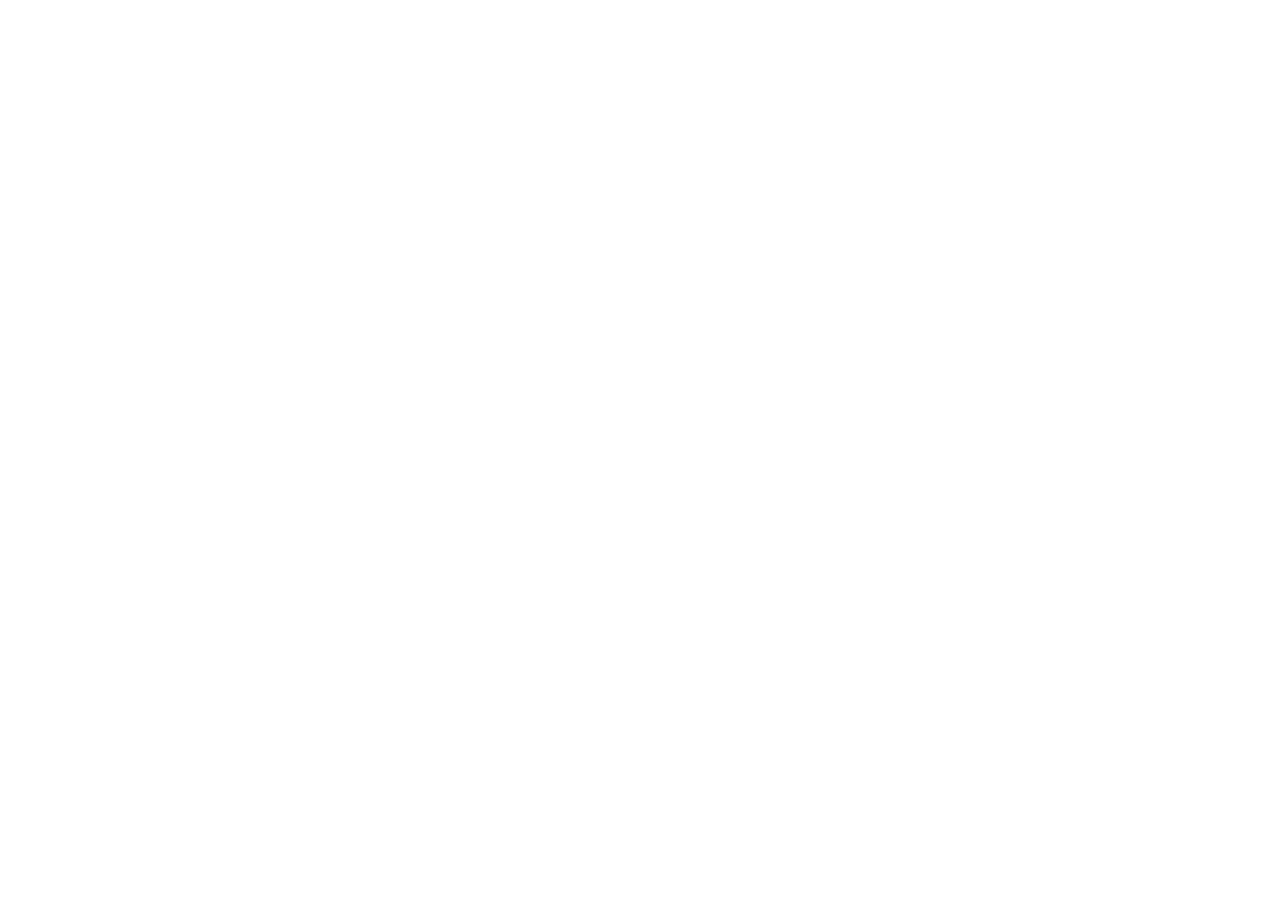
==== baloes.html @ f912a471 "macacos primarios e alguns militares" ====
<html lang="pt-BR">
<head>
    <meta charset="UTF-8">
    <meta name="viewport" content="width=device-width, initial-scale=1.0">
    <title>Balões</title>
    <link rel="stylesheet" href="style.css">
</head>
<body>
    
</body>
</html>
---- style.css ----
.indexfundo{
    overflow: auto;
    background-size: cover;
    background-position: center;
    background-attachment: fixed;
    background-image: linear-gradient(rgba(0, 0, 0, 0.5), rgba(0, 0, 0, 0.5)), url(/imagens/bloonsfundo.png)
}
.titulos{
    font-size: 35pt;
    color: blue;
    text-align: center;
}
.fundo{
    position: relative;
    overflow: hidden;
    width: 70%;
    height: fit-content;
    background-color: rgba(0, 0, 0, 0.85);
    color: white;
    border-radius: 20px;
    padding: 30px;
    margin: 50px auto;
    border: solid 8px blue;
}
body{
    font-family: 'Gill Sans', 'Gill Sans MT', Calibri, 'Trebuchet MS', sans-serif;
}
p{
    font-size: 20pt;
}
#menu ol{
    margin-top: 80px;
}
#menu li {
    list-style: none;
    display: inline-flex;
    align-items: center;
    gap: 10px;
    padding: 20px;
    margin: 5px;
    border: solid 3px blue;
    border-radius: 20px;
    font-size: 20pt;
    transition: all 0.5s;
}
#menu li:hover {
    list-style: none;
    display: inline-flex;
    align-items: center;
    gap: 15px;
    padding: 20px;
    margin: 5px;
    border: solid 3px white;
    border-radius: 20px;
    font-size: 23pt;
    transition: all 0.5s;
}

#menu li img {
    width: 70px;
    height: 50px;
}
a{
    color: white;
}
#voltar{
    position: absolute;
    border-radius: 10px;
    text-decoration: none;
    transition: all 0.5s;
}
#voltar:hover{
    position: absolute;
    background-color: blue;
    border-radius: 10px;
    text-decoration: none;
    transition: all 0.5s;
}
.formatacaomacacos{
    display: flex;
    align-items: center;
    gap: 30px;
    margin-bottom: 40px;
}
.formatacaomacacos img{
    border: solid 3px white;
    border-radius: 20px;
    width: 220px;
    height: 220px;
    float: left;
    margin-right: 20px;
    clear: both;
}
.formatacaomacacos p{
    flex: 1;
}
.formatacaomacacos h2{
    width: 200px;
}
.primario{
    color: lightblue;
}
.militar{
    color: green;
}
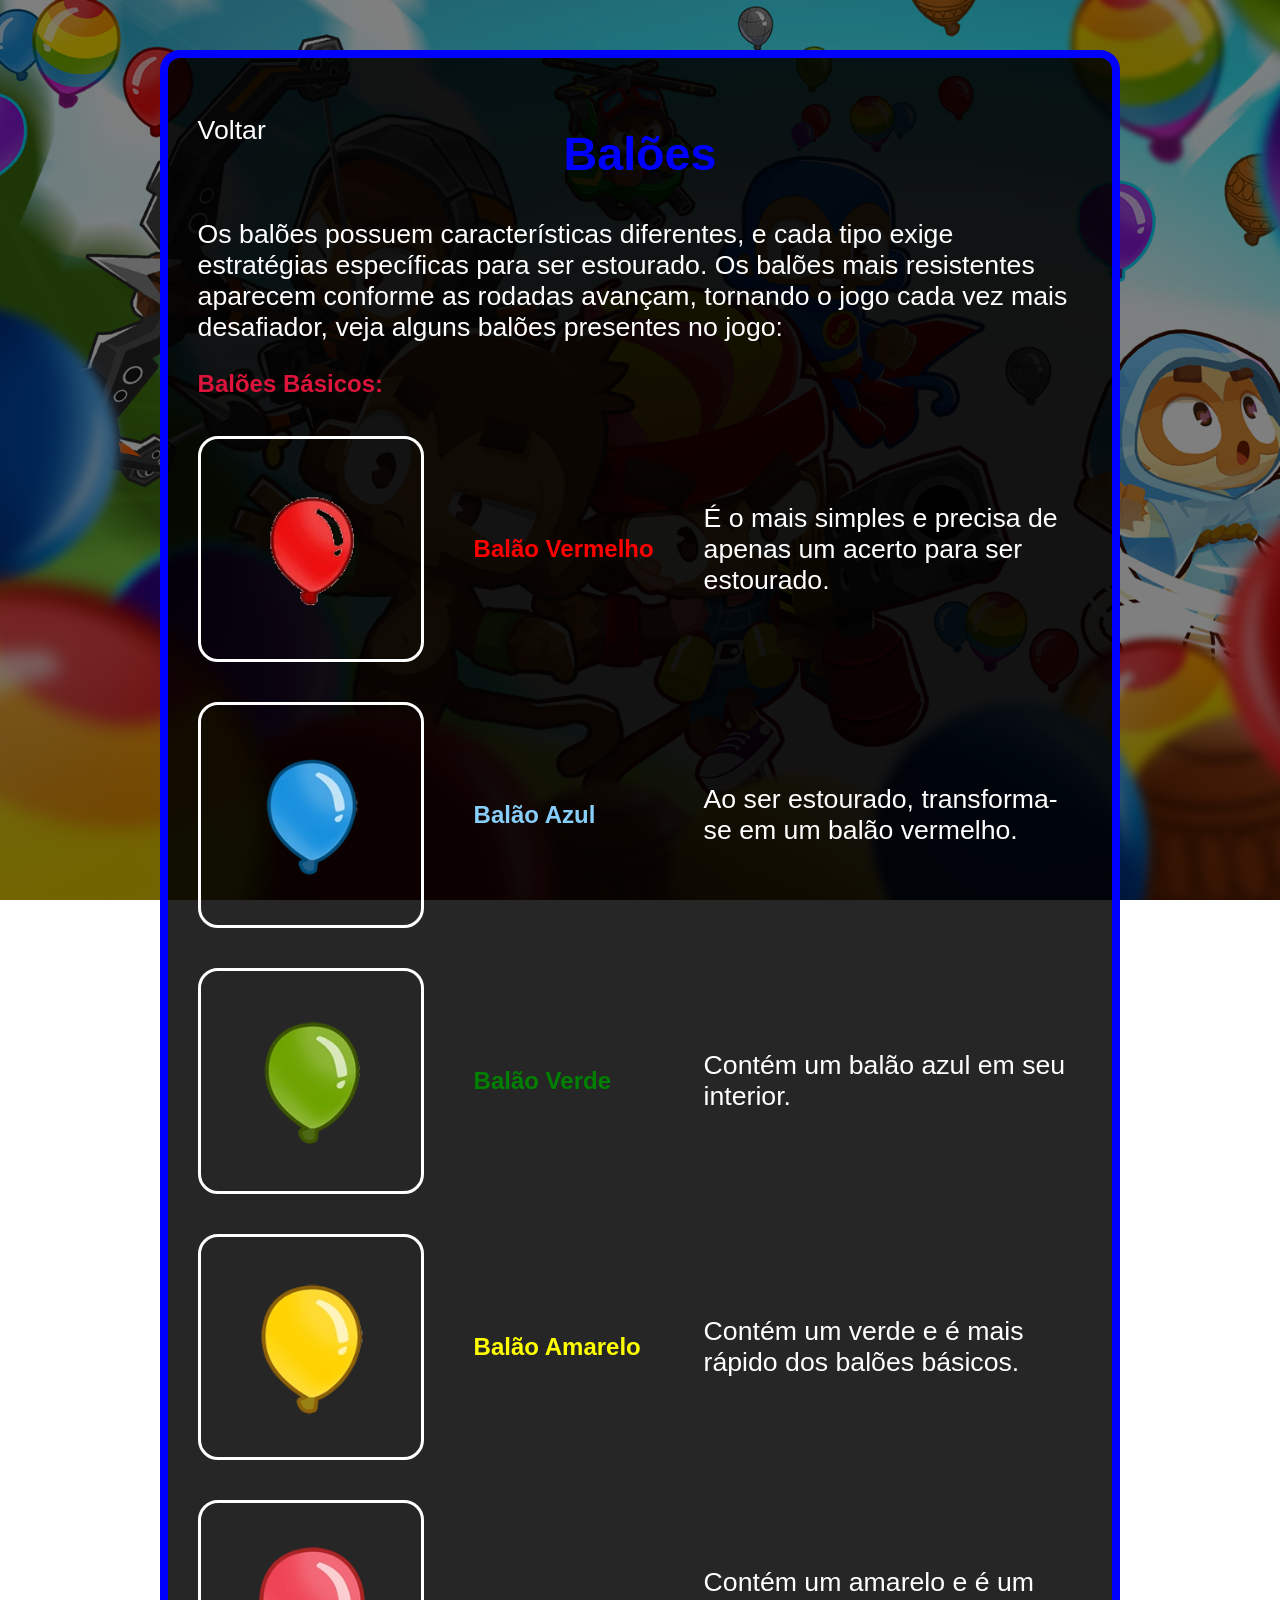
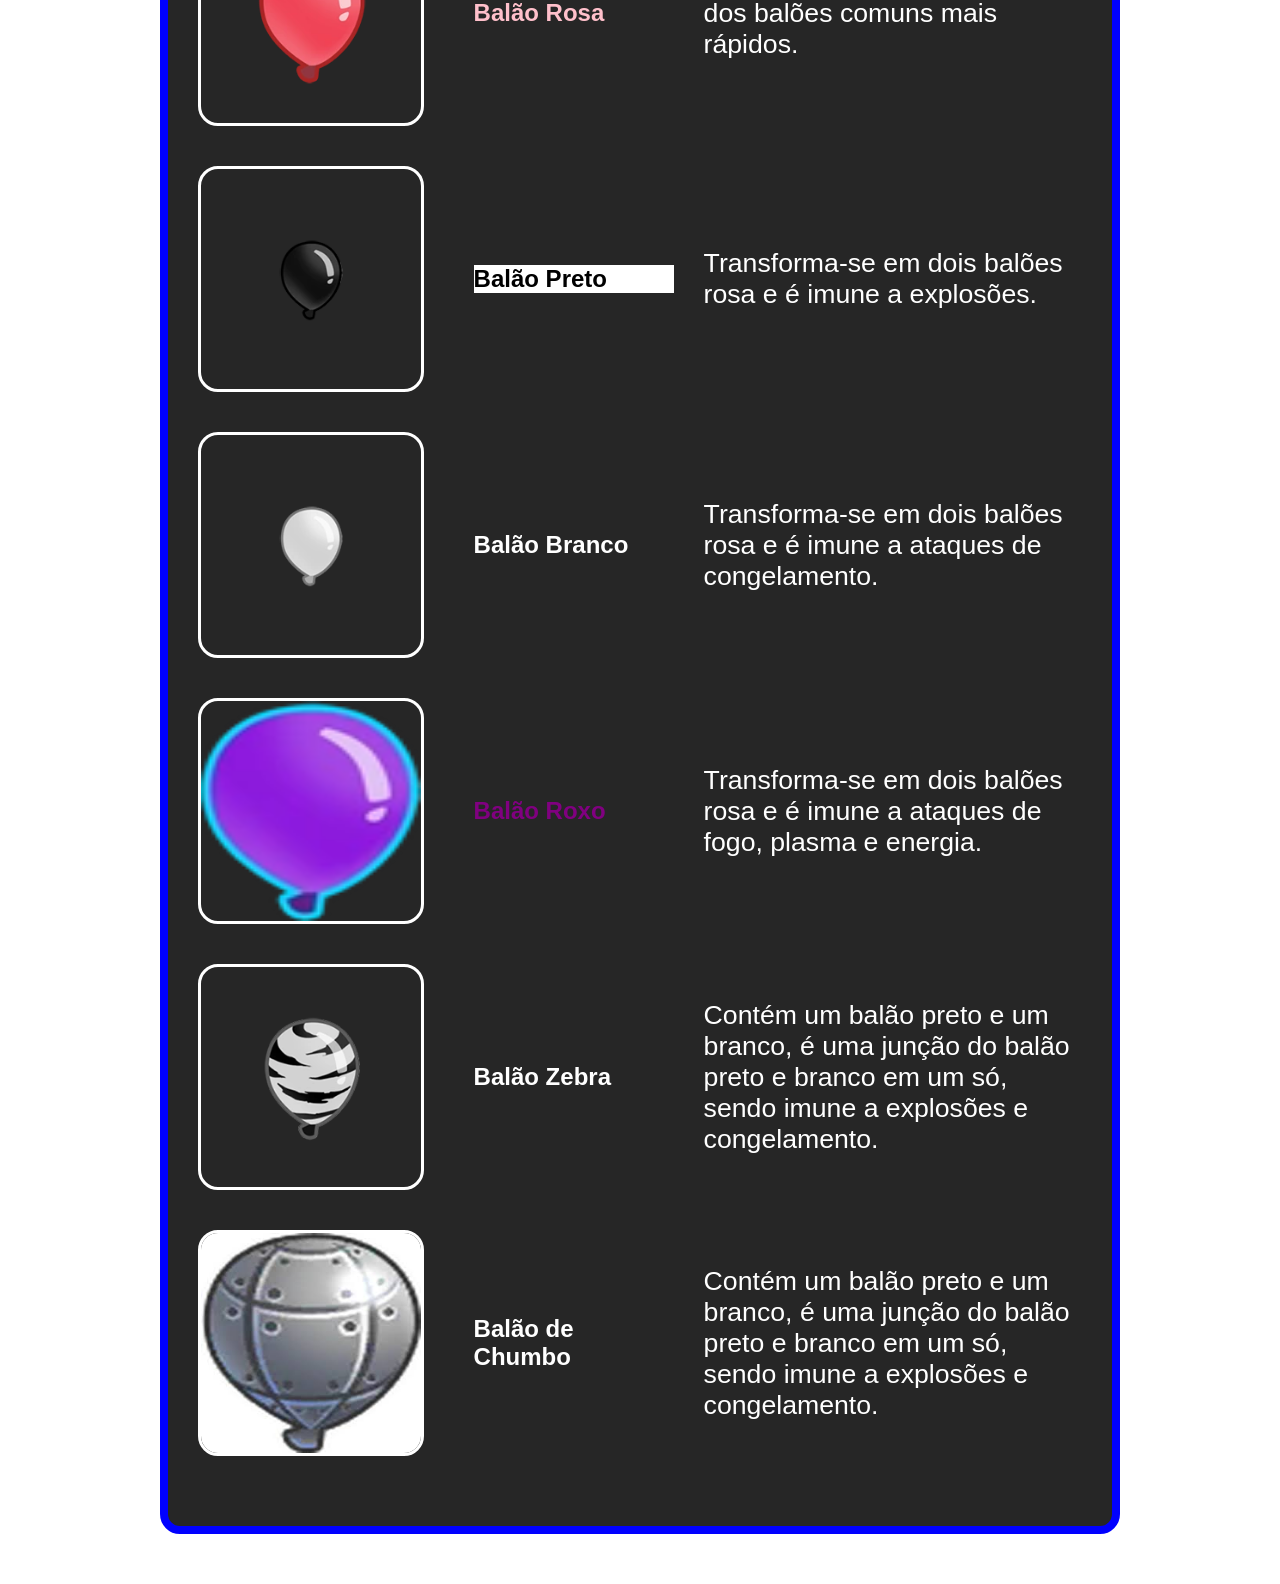
==== commit 0e047708: "balões" ====
--- a/baloes.html
+++ b/baloes.html
@@ -1,11 +1,98 @@
 <html lang="pt-BR">
+
 <head>
     <meta charset="UTF-8">
     <meta name="viewport" content="width=device-width, initial-scale=1.0">
     <title>Balões</title>
     <link rel="stylesheet" href="style.css">
 </head>
-<body>
-    
+
+<body class="indexfundo">
+    <header>
+
+    </header>
+    <article>
+        <div class="fundo">
+            <p><a href="index.html" id="voltar">Voltar</a></p>
+            <h1 class="titulos">Balões</h1>
+            <p>Os balões possuem características diferentes, e cada tipo exige estratégias específicas para ser
+                estourado. Os balões mais resistentes aparecem conforme as rodadas avançam, tornando o jogo cada vez
+                mais desafiador, veja alguns balões presentes no jogo:
+            </p>
+
+            <h2 class="baloes">Balões Básicos:</h2> <br>
+
+            <div class="formatacaomacacos">
+
+                <img src="imagens/bloonvermelho.webp">
+                <h2 class="balao1">Balão Vermelho</h2>
+                <p>É o mais simples e precisa de apenas um acerto para ser estourado.</p>
+            </div>
+
+            <div class="formatacaomacacos">
+
+                <img src="imagens/balaoazul.jpg">
+                <h2 class="balao2">Balão Azul</h2>
+                <p>Ao ser estourado, transforma-se em um balão vermelho.</p>
+            </div>
+            
+            <div class="formatacaomacacos">
+
+                <img src="imagens/balaoverde.webp">
+                <h2 class="balao3">Balão Verde</h2>
+                <p>Contém um balão azul em seu interior.</p>
+            </div>
+
+            <div class="formatacaomacacos">
+
+                <img src="imagens/balaoamarelo.webp">
+                <h2 class="balao4">Balão Amarelo</h2>
+                <p>Contém um verde e é mais rápido dos balões básicos.</p>
+            </div>
+
+            <div class="formatacaomacacos">
+
+                <img src="imagens/balaorosa.webp">
+                <h2 class="balao5">Balão Rosa</h2>
+                <p>Contém um amarelo e é um dos balões comuns mais rápidos.</p>
+            </div>
+
+            <div class="formatacaomacacos">
+
+                <img src="imagens/balaopreto.webp">
+                <h2 class="balao6">Balão Preto</h2>
+                <p>Transforma-se em dois balões rosa e é imune a explosões.</p>
+            </div>
+
+            <div class="formatacaomacacos">
+
+                <img src="imagens/balaobranco.webp">
+                <h2 class="balao7">Balão Branco</h2>
+                <p>Transforma-se em dois balões rosa e é imune a ataques de congelamento.</p>
+            </div>
+
+             <div class="formatacaomacacos">
+
+                <img src="imagens/balaoroxo.webp">
+                <h2 class="balao8">Balão Roxo</h2>
+                <p>Transforma-se em dois balões rosa e é imune a ataques de fogo, plasma e energia.</p>
+            </div>
+
+            <div class="formatacaomacacos">
+
+                <img src="imagens/balaozebra.webp">
+                <h2 class="balao9">Balão Zebra</h2>
+                <p>Contém um balão preto e um branco, é uma junção do balão preto e branco em um só, sendo imune a explosões e congelamento.</p>
+            </div>
+
+             <div class="formatacaomacacos">
+
+                <img src="imagens/balaochumbo.jpg">
+                <h2 class="balao9">Balão de Chumbo</h2>
+                <p>Contém um balão preto e um branco, é uma junção do balão preto e branco em um só, sendo imune a explosões e congelamento.</p>
+            </div>
+
+
 </body>
+
 </html>
--- a/style.css
+++ b/style.css
@@ -3,7 +3,7 @@
     background-size: cover;
     background-position: center;
     background-attachment: fixed;
-    background-image: linear-gradient(rgba(0, 0, 0, 0.5), rgba(0, 0, 0, 0.5)), url(/imagens/bloonsfundo.png)
+    background-image: linear-gradient(rgba(0, 0, 0, 0.5), rgba(0, 0, 0, 0.5)), url(imagens/bloonsfundo.png)
 }
 .titulos{
     font-size: 35pt;
@@ -100,6 +100,44 @@
 .primario{
     color: lightblue;
 }
+
+.baloes {
+    color: crimson;
+}
+
+.balao1{
+    color: red;
+}
+
+.balao2{
+    color: lightskyblue;
+}
+
+.balao3{
+    color: green;
+}
+
+.balao4{
+    color: yellow;
+}
+
+.balao5{
+    color: pink;
+}
+
+.balao6{
+    color: black;
+    background-color: white;
+}
+
+.balao7{
+    color: white;
+}
+
+.balao8{
+    color: purple;
+}
+
 .militar{
     color: green;
 }
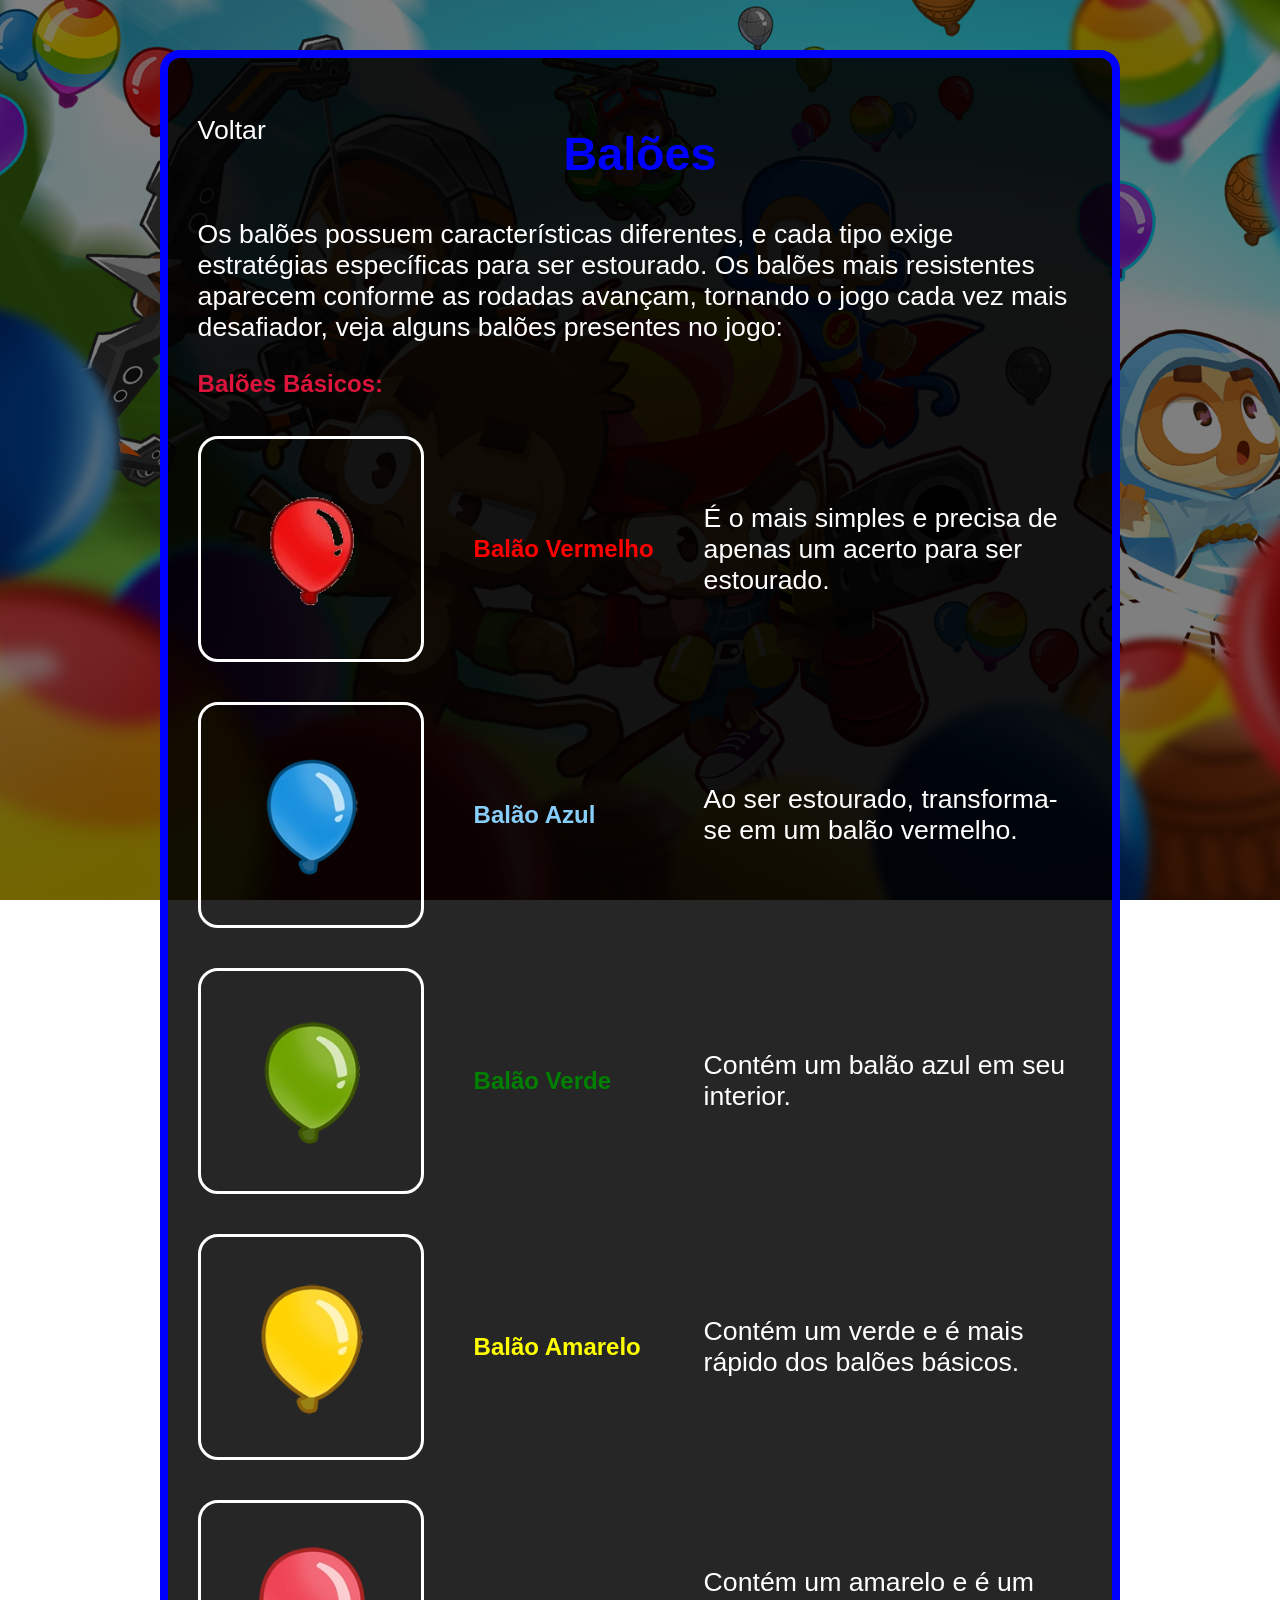
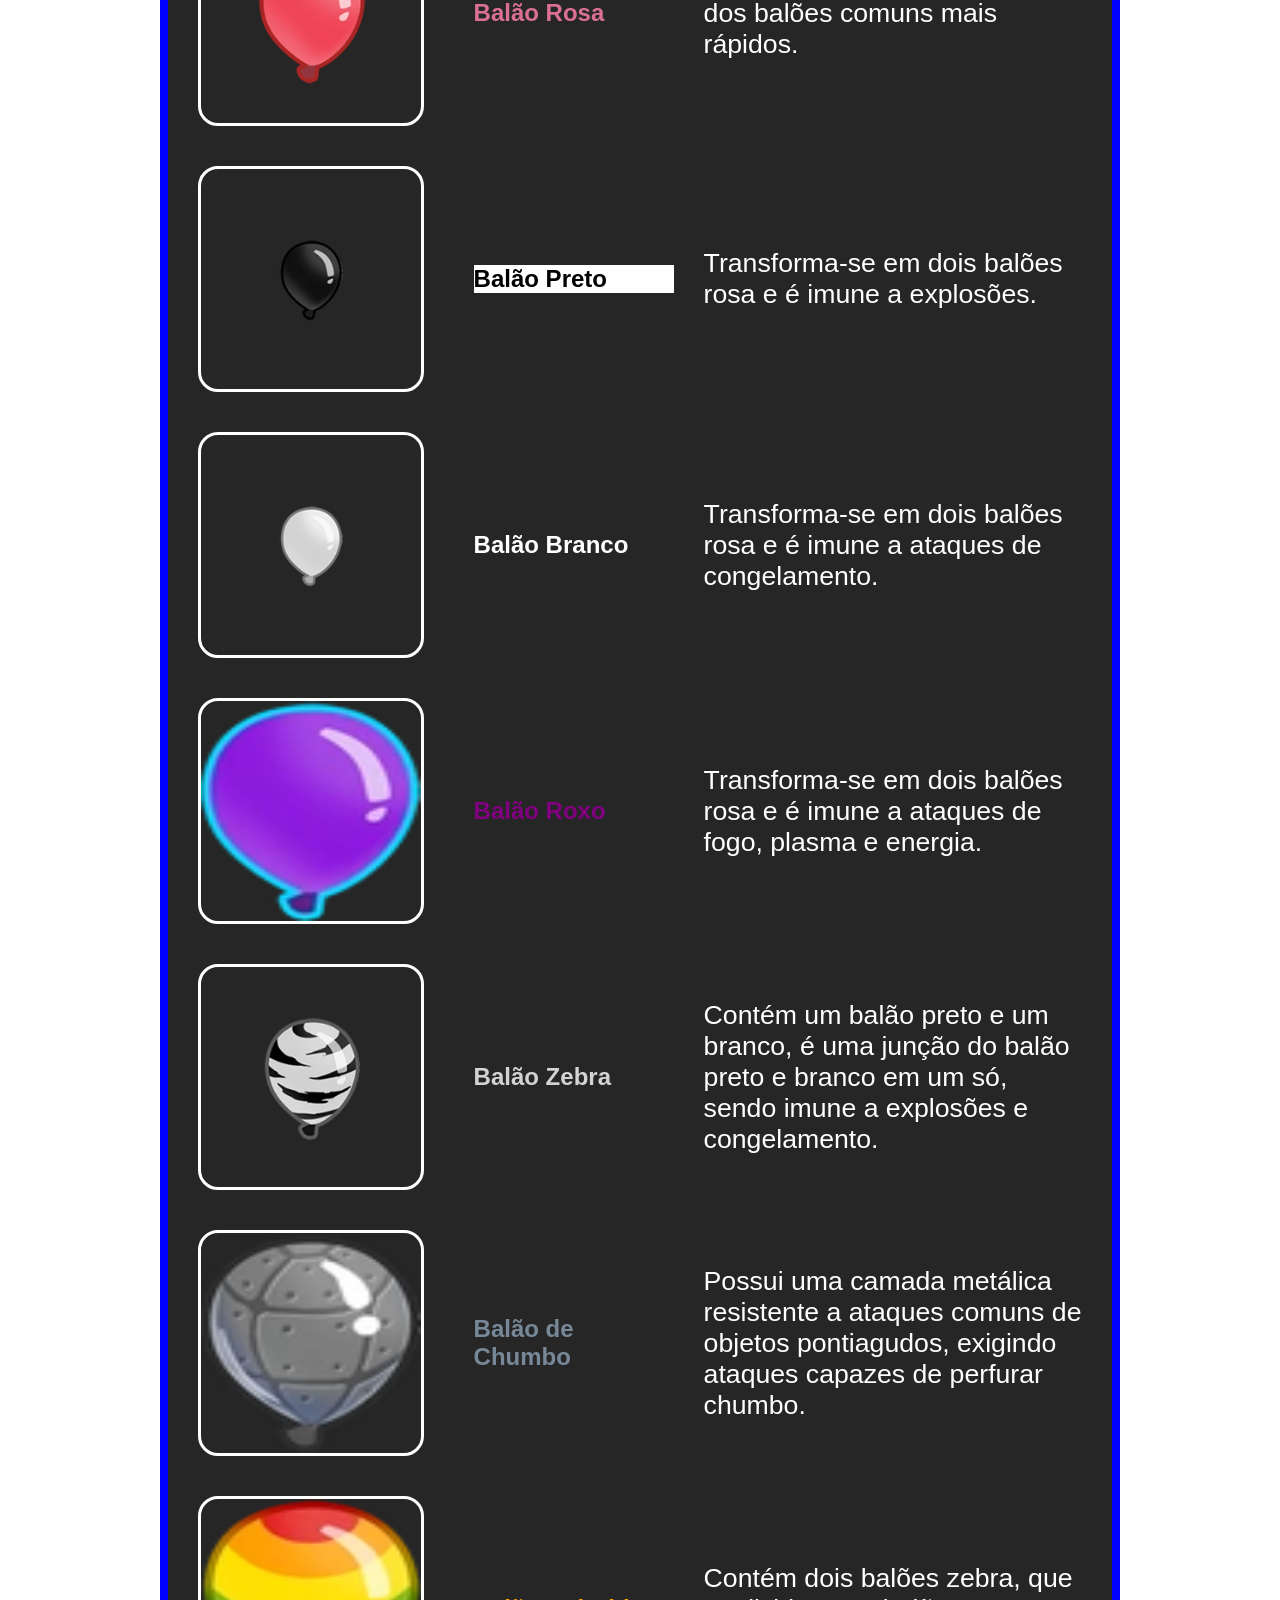
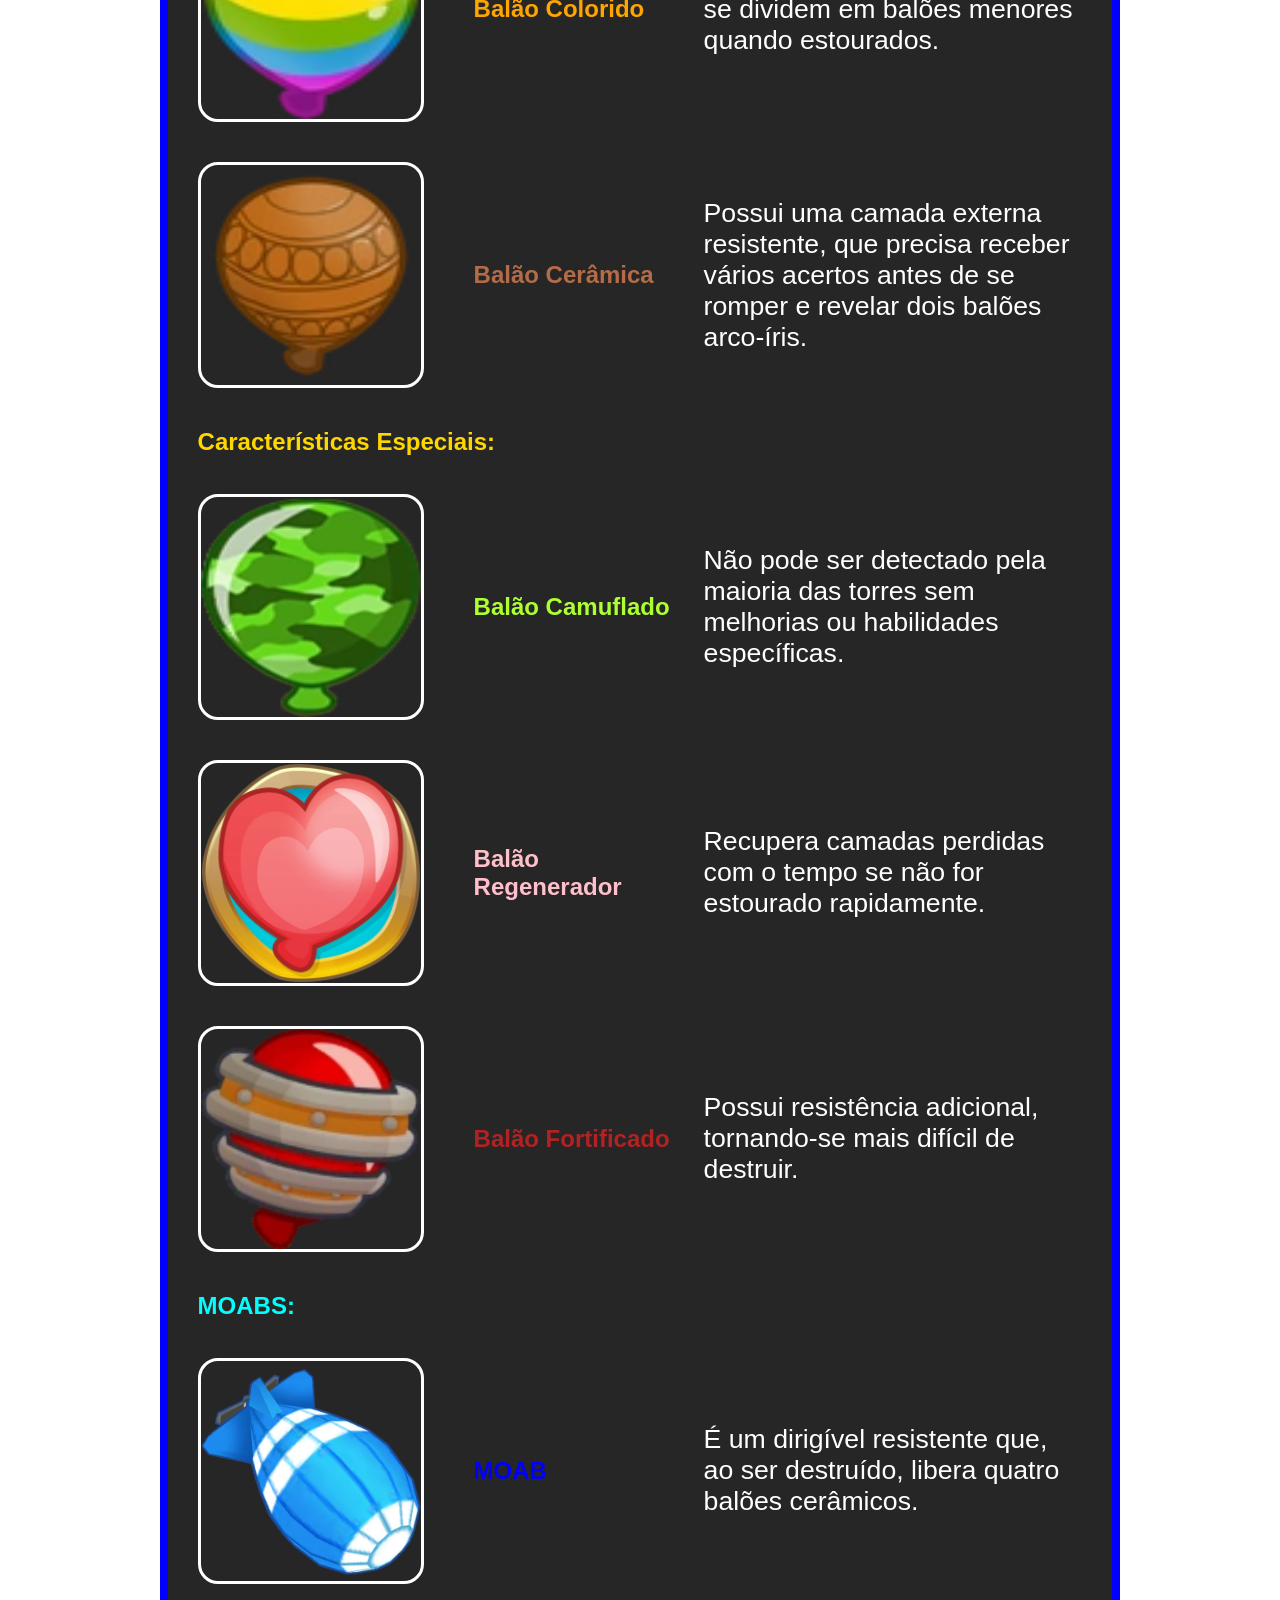
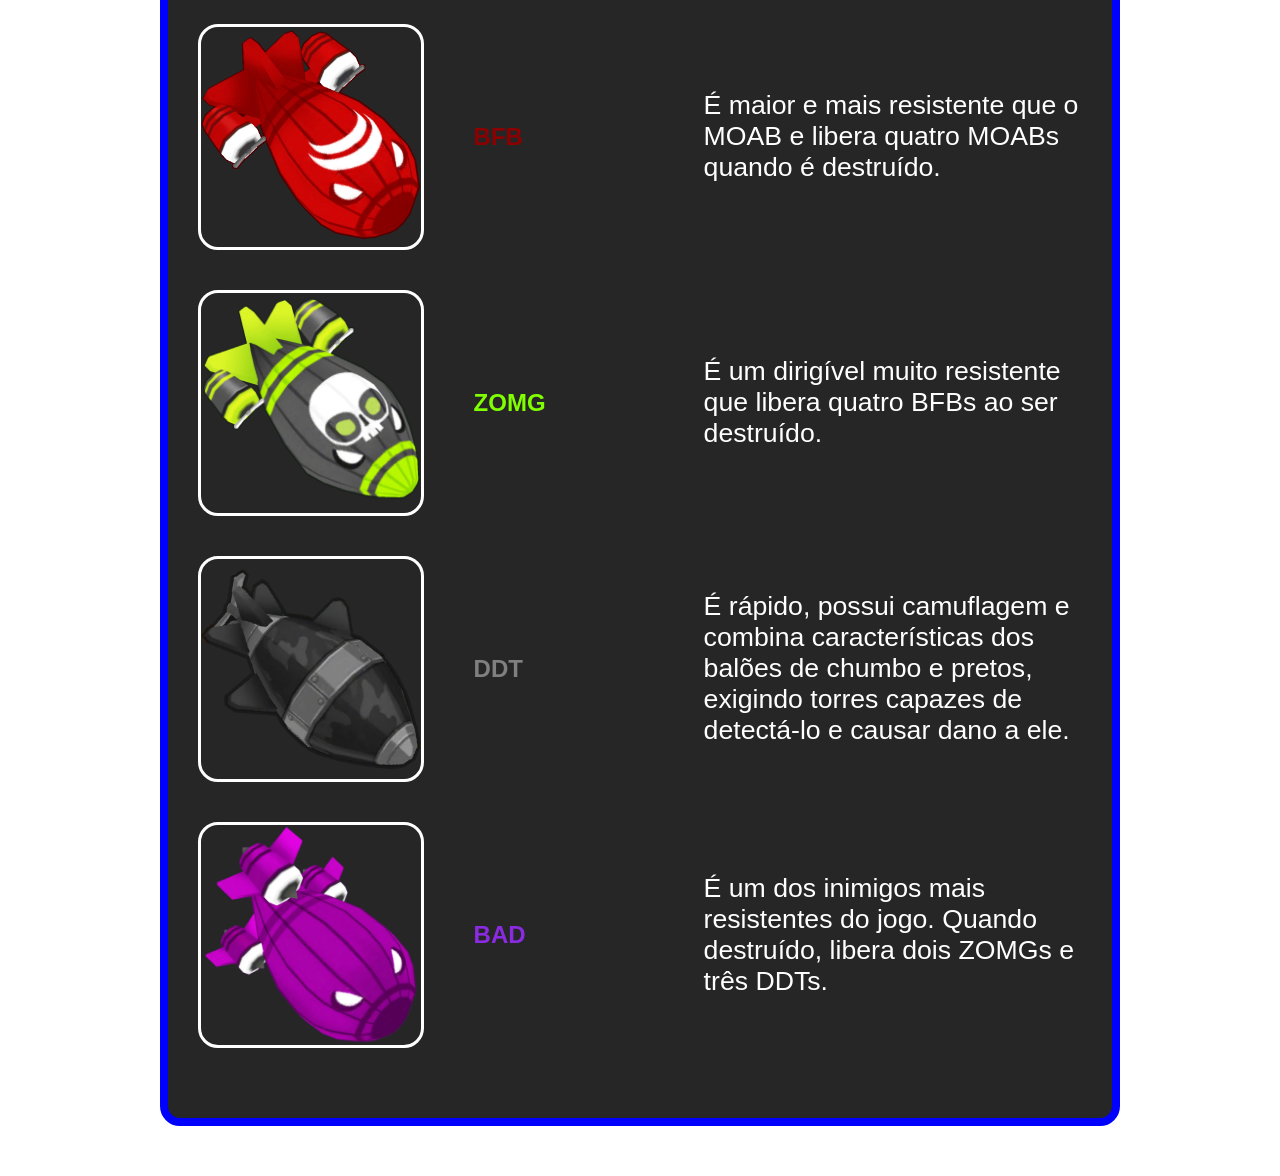
==== commit 7774d217: "todos os baloes wipee" ====
--- a/baloes.html
+++ b/baloes.html
@@ -17,8 +17,7 @@
             <h1 class="titulos">Balões</h1>
             <p>Os balões possuem características diferentes, e cada tipo exige estratégias específicas para ser
                 estourado. Os balões mais resistentes aparecem conforme as rodadas avançam, tornando o jogo cada vez
-                mais desafiador, veja alguns balões presentes no jogo:
-            </p>
+                mais desafiador, veja alguns balões presentes no jogo:</p>
 
             <h2 class="baloes">Balões Básicos:</h2> <br>
 
@@ -35,7 +34,7 @@
                 <h2 class="balao2">Balão Azul</h2>
                 <p>Ao ser estourado, transforma-se em um balão vermelho.</p>
             </div>
-            
+
             <div class="formatacaomacacos">
 
                 <img src="imagens/balaoverde.webp">
@@ -71,7 +70,7 @@
                 <p>Transforma-se em dois balões rosa e é imune a ataques de congelamento.</p>
             </div>
 
-             <div class="formatacaomacacos">
+            <div class="formatacaomacacos">
 
                 <img src="imagens/balaoroxo.webp">
                 <h2 class="balao8">Balão Roxo</h2>
@@ -82,14 +81,93 @@
 
                 <img src="imagens/balaozebra.webp">
                 <h2 class="balao9">Balão Zebra</h2>
-                <p>Contém um balão preto e um branco, é uma junção do balão preto e branco em um só, sendo imune a explosões e congelamento.</p>
+                <p>Contém um balão preto e um branco, é uma junção do balão preto e branco em um só, sendo imune a
+                    explosões e congelamento.</p>
             </div>
 
-             <div class="formatacaomacacos">
+            <div class="formatacaomacacos">
 
-                <img src="imagens/balaochumbo.jpg">
-                <h2 class="balao9">Balão de Chumbo</h2>
-                <p>Contém um balão preto e um branco, é uma junção do balão preto e branco em um só, sendo imune a explosões e congelamento.</p>
+                <img src="imagens/balaochumbo.webp">
+                <h2 class="balao10">Balão de Chumbo</h2>
+                <p>Possui uma camada metálica resistente a ataques comuns de objetos pontiagudos, exigindo ataques
+                    capazes de perfurar chumbo.
+                </p>
+            </div>
+
+            <div class="formatacaomacacos">
+
+                <img src="imagens/balaocolorido.webp">
+                <h2 class="balao11">Balão Colorido</h2>
+                <p>Contém dois balões zebra, que se dividem em balões menores quando estourados.</p>
+            </div>
+
+            <div class="formatacaomacacos">
+
+                <img src="imagens/bloonceramica.webp">
+                <h2 class="balao12">Balão Cerâmica</h2>
+                <p>Possui uma camada externa resistente, que precisa receber vários acertos antes de se romper e revelar
+                    dois balões arco-íris.</p>
+            </div>
+
+            <h2 class="especiais">Características Especiais:</h2> <br>
+
+            <div class="formatacaomacacos">
+
+                <img src="imagens/balaocamuflado.webp">
+                <h2 class="balao13">Balão Camuflado</h2>
+                <p>Não pode ser detectado pela maioria das torres sem melhorias ou habilidades específicas.</p>
+            </div>
+
+            <div class="formatacaomacacos">
+
+                <img src="imagens/balaoregenerador.webp">
+                <h2 class="balao14">Balão Regenerador</h2>
+                <p>Recupera camadas perdidas com o tempo se não for estourado rapidamente.</p>
+            </div>
+
+            <div class="formatacaomacacos">
+
+                <img src="imagens/balaofortificado.webp">
+                <h2 class="balao15">Balão Fortificado</h2>
+                <p>Possui resistência adicional, tornando-se mais difícil de destruir.</p>
+            </div>
+
+            <h2 class="moabs">MOABS:</h2> <br>
+
+            <div class="formatacaomacacos">
+
+                <img src="imagens/moab.webp">
+                <h2 class="moab">MOAB</h2>
+                <p>É um dirigível resistente que, ao ser destruído, libera quatro balões cerâmicos.</p>
+            </div>
+
+            <div class="formatacaomacacos">
+
+                <img src="imagens/bfb.webp">
+                <h2 class="bfb">BFB</h2>
+                <p>É maior e mais resistente que o MOAB e libera quatro MOABs quando é destruído.</p>
+            </div>
+
+            <div class="formatacaomacacos">
+
+                <img src="imagens/zong.webp">
+                <h2 class="zomg">ZOMG</h2>
+                <p>É um dirigível muito resistente que libera quatro BFBs ao ser destruído.</p>
+            </div>
+
+            <div class="formatacaomacacos">
+
+                <img src="imagens/ddt.webp">
+                <h2 class="ddt">DDT</h2>
+                <p>É rápido, possui camuflagem e combina características dos balões de chumbo e pretos, exigindo torres
+                    capazes de detectá-lo e causar dano a ele.</p>
+            </div>
+
+            <div class="formatacaomacacos">
+
+                <img src="imagens/bad.webp">
+                <h2 class="bad">BAD</h2>
+                <p>É um dos inimigos mais resistentes do jogo. Quando destruído, libera dois ZOMGs e três DDTs.</p>
             </div>
 
 
--- a/style.css
+++ b/style.css
@@ -105,6 +105,14 @@
     color: crimson;
 }
 
+.especiais{
+    color: gold;
+}
+
+.moabs{
+    color: cyan;
+}
+
 .balao1{
     color: red;
 }
@@ -122,7 +130,7 @@
 }
 
 .balao5{
-    color: pink;
+    color: palevioletred;
 }
 
 .balao6{
@@ -138,6 +146,60 @@
     color: purple;
 }
 
+.balao9{
+    color: lightgray;
+}
+
+.balao10{
+    color: lightslategray;
+}
+
+.balao11{
+    color: orange;
+}
+
+.balao12{
+    color: #b36c47;
+}
+
+.balao13{
+    color: greenyellow;
+}
+
+.balao14{
+    color: pink;
+}
+
+.balao15{
+    color: firebrick;
+}
+
+.moab{
+    color: blue;
+}
+
+.bfb{
+    color: darkred;
+}
+
+.zomg{
+    color: chartreuse;
+}
+
+.ddt{
+    color: grey;
+}
+
+.bad{
+    color: blueviolet;
+}
+
 .militar{
     color: green;
+}
+.magico{
+    color: pink;
+}
+.suporte{
+    color: yellow;
 }
